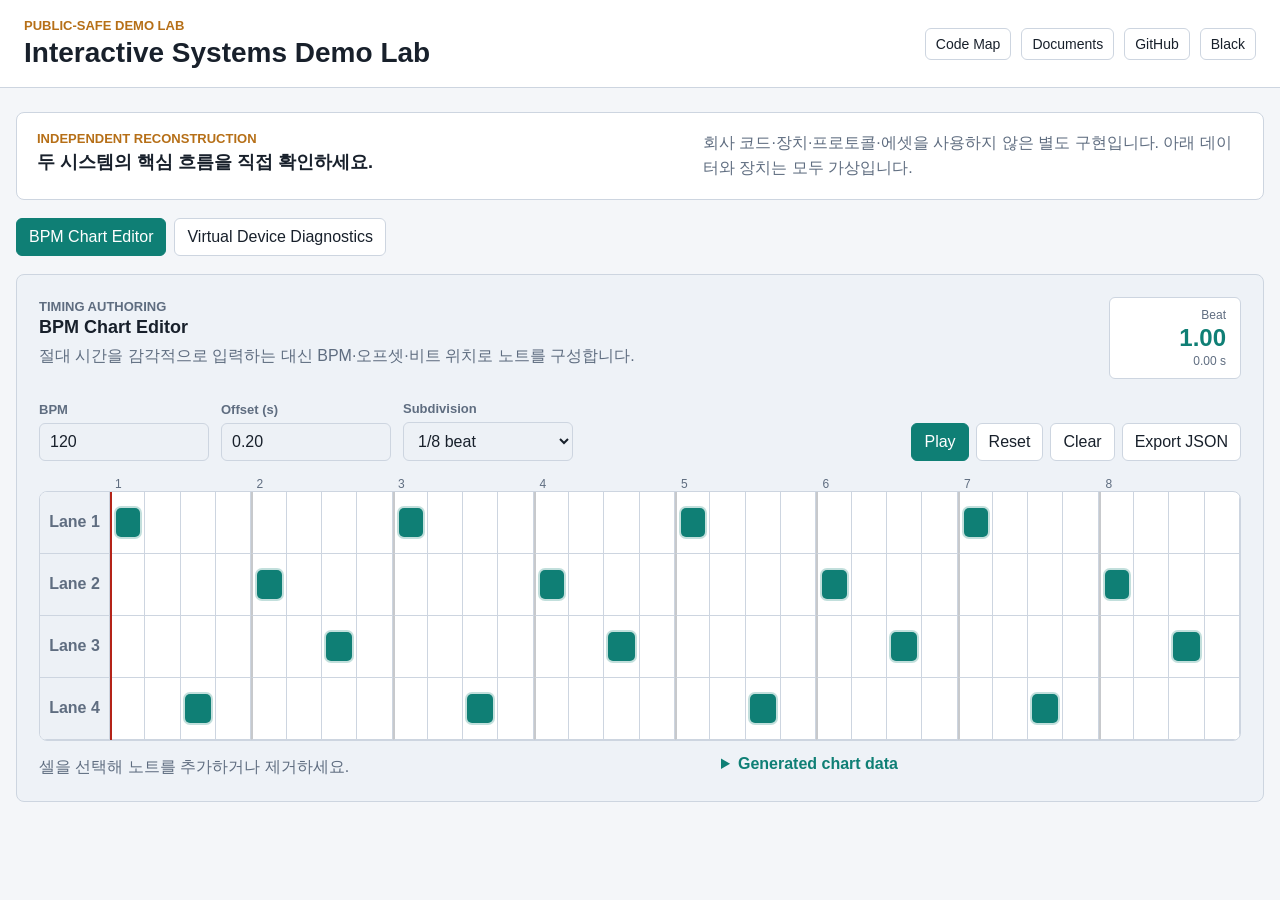
==== demos/index.html @ 14c284c6 "feat: add public rhythm and device demos" ====
<!doctype html>
<html lang="ko">
<head>
  <meta charset="utf-8" />
  <meta name="viewport" content="width=device-width, initial-scale=1" />
  <meta name="description" content="BPM 채보 제작과 가상 장치 입력 진단 공개 데모" />
  <title>Interactive Systems Demo Lab</title>
  <link rel="stylesheet" href="../style.css?v=20260802" />
  <link rel="stylesheet" href="demo.css?v=20260802" />
</head>
<body>
  <header class="topbar">
    <div><p class="eyebrow">Public-safe Demo Lab</p><h1>Interactive Systems Demo Lab</h1></div>
    <nav class="toplinks" aria-label="페이지 링크">
      <a href="../index.html">Code Map</a><a href="../docs/index.md">Documents</a>
      <a href="https://github.com/SJ97p/Interactive-Game-Systems-CodeMap" target="_blank" rel="noreferrer">GitHub</a>
      <button id="theme-toggle" type="button">Black</button>
    </nav>
  </header>
  <main class="demo-shell">
    <section class="demo-intro" aria-labelledby="demo-title">
      <div><p class="eyebrow">Independent reconstruction</p><h2 id="demo-title">두 시스템의 핵심 흐름을 직접 확인하세요.</h2></div>
      <p>회사 코드·장치·프로토콜·에셋을 사용하지 않은 별도 구현입니다. 아래 데이터와 장치는 모두 가상입니다.</p>
    </section>
    <nav class="demo-tabs" aria-label="데모 선택">
      <button class="demo-tab active" type="button" data-demo-target="rhythm-demo" aria-pressed="true">BPM Chart Editor</button>
      <button class="demo-tab" type="button" data-demo-target="ble-demo" aria-pressed="false">Virtual Device Diagnostics</button>
    </nav>
    <section id="rhythm-demo" class="demo-page" aria-labelledby="rhythm-title">
      <div class="demo-heading">
        <div><p class="eyebrow">Timing authoring</p><h2 id="rhythm-title">BPM Chart Editor</h2><p>절대 시간을 감각적으로 입력하는 대신 BPM·오프셋·비트 위치로 노트를 구성합니다.</p></div>
        <div class="demo-status" aria-live="polite"><span>Beat</span><strong id="beat-readout">1.00</strong><span id="time-readout">0.00 s</span></div>
      </div>
      <div class="rhythm-controls">
        <label><span>BPM</span><input id="bpm-input" type="number" min="40" max="240" value="120" /></label>
        <label><span>Offset (s)</span><input id="offset-input" type="number" min="0" max="5" step="0.05" value="0.20" /></label>
        <label><span>Subdivision</span><select id="subdivision-input"><option value="1">1/4 beat</option><option value="2" selected>1/8 beat</option><option value="4">1/16 beat</option></select></label>
        <div class="demo-actions"><button id="play-chart" class="primary-action" type="button">Play</button><button id="reset-chart" type="button">Reset</button><button id="clear-chart" type="button">Clear</button><button id="export-chart" type="button">Export JSON</button></div>
      </div>
      <div class="timeline-ruler" aria-hidden="true"><span>1</span><span>2</span><span>3</span><span>4</span><span>5</span><span>6</span><span>7</span><span>8</span></div>
      <div class="chart-stage"><div id="playhead" class="playhead" aria-hidden="true"></div><div id="chart-grid" class="chart-grid" role="grid" aria-label="4개 레인의 8비트 채보 그리드"></div></div>
      <div class="chart-footer"><p id="chart-message" aria-live="polite">셀을 선택해 노트를 추가하거나 제거하세요.</p><details><summary>Generated chart data</summary><pre id="chart-json"><code></code></pre></details></div>
    </section>
    <section id="ble-demo" class="demo-page" aria-labelledby="ble-title" hidden>
      <div class="demo-heading">
        <div><p class="eyebrow">Simulated hardware workflow</p><h2 id="ble-title">Virtual Device Diagnostics</h2><p>실제 BLE 통신 없이 검색·연결·준비·입력 피드백의 UI 흐름만 재현합니다.</p></div>
        <div class="connection-badge" id="connection-badge" data-state="idle" aria-live="polite"><span class="connection-dot"></span><strong id="connection-label">Idle</strong></div>
      </div>
      <div class="device-layout">
        <section class="device-panel" aria-labelledby="device-list-title">
          <div class="panel-title-row"><div><h3 id="device-list-title">Virtual devices</h3><p>실제 장치 식별자가 없는 임의 데이터입니다.</p></div><button id="scan-devices" class="primary-action" type="button">Scan</button></div>
          <div id="device-list" class="device-list" aria-live="polite"><p class="empty-state">Scan을 눌러 가상 장치를 찾으세요.</p></div>
          <div class="device-actions"><button id="disconnect-device" type="button" disabled>Disconnect</button><button id="simulate-input" type="button" disabled>Random input</button><label class="auto-input-control"><input id="auto-input" type="checkbox" disabled /><span>Auto input</span></label></div>
        </section>
        <section class="input-panel" aria-labelledby="input-test-title">
          <div class="panel-title-row"><div><h3 id="input-test-title">Input test</h3><p>Ready 상태에서 패드를 눌러 입력 수신을 시뮬레이션합니다.</p></div><span id="packet-count" class="packet-count">0 events</span></div>
          <div id="input-grid" class="input-grid" aria-label="가상 입력 채널"></div><p id="input-message" class="input-message" aria-live="polite">장치를 연결하면 진단 패드가 활성화됩니다.</p>
        </section>
      </div>
    </section>
  </main>
  <script src="demo.js?v=20260802"></script>
</body>
</html>
---- style.css ----
:root {
  --bg: #f4f6f9;
  --main: #eef2f7;
  --topbar: #ffffff;
  --panel: #ffffff;
  --panel-2: #edf1f6;
  --line: #cdd5e0;
  --text: #18202b;
  --muted: #5f6d80;
  --accent: #b66f17;
  --accent-2: #0f7f75;
  --danger: #b42318;
  --code: #f8fafc;
  --code-text: #1f2937;
  --line-no: #8090a5;
  --kw: #1d4ed8;
  --type: #9a5b00;
  --str: #167245;
  --com: #718096;
  --graph-bg: #fbf7ef;
}

body.dark-theme {
  --bg: #0f1217;
  --main: #10141a;
  --topbar: #12161d;
  --panel: #171b22;
  --panel-2: #1d232d;
  --line: #303846;
  --text: #e9edf5;
  --muted: #a9b4c4;
  --accent: #f3b34f;
  --accent-2: #64d2c2;
  --danger: #ff7b72;
  --code: #0b0e13;
  --code-text: #d6deeb;
  --line-no: #687386;
  --kw: #82aaff;
  --type: #ffcb6b;
  --str: #c3e88d;
  --com: #697098;
  --graph-bg: #f7f3eb;
}

* { box-sizing: border-box; }

body {
  margin: 0;
  background: var(--bg);
  color: var(--text);
  font-family: "Segoe UI", "Noto Sans KR", Arial, sans-serif;
  font-size: 16px;
}

a { color: var(--accent-2); text-decoration: none; }
a:hover { text-decoration: underline; }

.topbar {
  display: flex;
  align-items: center;
  justify-content: space-between;
  gap: 24px;
  padding: 18px 24px;
  border-bottom: 1px solid var(--line);
  background: var(--topbar);
}

.eyebrow {
  margin: 0 0 4px;
  color: var(--accent);
  font-size: 13px;
  font-weight: 700;
  text-transform: uppercase;
  letter-spacing: 0;
}

h1, h2, h3, p { margin-top: 0; }
h1 { margin-bottom: 0; font-size: 28px; }
h2 { margin-bottom: 6px; font-size: 18px; }
h3 { margin-bottom: 8px; font-size: 16px; color: var(--accent); }

.toplinks {
  display: flex;
  gap: 10px;
  flex-wrap: wrap;
}

.toplinks a, .toplinks button {
  padding: 7px 10px;
  border: 1px solid var(--line);
  border-radius: 6px;
  background: var(--panel);
  color: var(--text);
  font: inherit;
  font-size: 14px;
  cursor: pointer;
}

.layout {
  --code-panel-width: 460px;
  display: grid;
  grid-template-columns: 280px minmax(520px, 1fr) 8px var(--code-panel-width);
  min-height: calc(100vh - 75px);
}

.sidebar, .main-panel, .code-panel {
  min-width: 0;
  border-right: 1px solid var(--line);
}

.sidebar, .code-panel {
  background: var(--panel);
}

.code-resizer {
  position: relative;
  z-index: 4;
  cursor: col-resize;
  background: var(--panel);
  touch-action: none;
}

.code-resizer::after {
  content: "";
  position: absolute;
  top: 0;
  bottom: 0;
  left: 3px;
  width: 2px;
  background: var(--line);
  transition: background 120ms ease, width 120ms ease;
}

.code-resizer:hover::after,
.code-resizer:focus-visible::after,
.layout.is-resizing .code-resizer::after {
  width: 3px;
  background: var(--accent);
}

.layout.is-resizing { cursor: col-resize; user-select: none; }
.layout.benchmark-mode { grid-template-columns: 280px minmax(520px, 1fr); }
.layout.benchmark-mode .code-resizer,
.layout.benchmark-mode .code-panel { display: none; }

.sidebar {
  position: sticky;
  top: 0;
  height: 100vh;
  display: flex;
  flex-direction: column;
  overflow: hidden;
}

.panel-head {
  padding: 16px;
  border-bottom: 1px solid var(--line);
}

.panel-head p {
  margin: 0;
  color: var(--muted);
  font-size: 14px;
  line-height: 1.45;
}

.explorer-search {
  display: block;
  margin-top: 12px;
}

.explorer-search input {
  width: 100%;
  padding: 9px 10px;
  border: 1px solid var(--line);
  border-radius: 6px;
  outline: none;
  background: var(--panel-2);
  color: var(--text);
  font: inherit;
  font-size: 14px;
}

.explorer-search input:focus {
  border-color: var(--accent);
  box-shadow: 0 0 0 2px color-mix(in srgb, var(--accent) 18%, transparent);
}

.explorer-search input::placeholder { color: var(--muted); }

.sr-only {
  position: absolute;
  width: 1px;
  height: 1px;
  padding: 0;
  margin: -1px;
  overflow: hidden;
  clip: rect(0, 0, 0, 0);
  white-space: nowrap;
  border: 0;
}

.tree {
  flex: 1;
  min-height: 0;
  padding: 12px;
  overflow-y: auto;
  scrollbar-gutter: stable;
}

.tree-group { margin-bottom: 6px; }
.tree-title {
  width: 100%;
  display: flex;
  align-items: center;
  gap: 8px;
  padding: 9px 8px;
  border: 0;
  border-radius: 6px;
  background: transparent;
  color: var(--muted);
  font-family: inherit;
  font-size: 13px;
  font-weight: 800;
  text-transform: uppercase;
  letter-spacing: 0;
  text-align: left;
  cursor: pointer;
}

.tree-title:hover { background: var(--panel-2); color: var(--text); }
.tree-title::before { content: "▸"; width: 12px; color: var(--accent); }
.tree-title[aria-expanded="true"]::before { content: "▾"; }
.tree-group-items[hidden] { display: none; }
.tree-empty { padding: 16px 8px; color: var(--muted); font-size: 14px; line-height: 1.5; }

.tree-item {
  width: 100%;
  display: block;
  padding: 8px 10px;
  border: 1px solid transparent;
  border-radius: 6px;
  background: transparent;
  color: var(--text);
  font: inherit;
  font-size: 14px;
  text-align: left;
  cursor: pointer;
}

.tree-item.child {
  margin-left: 10px;
  width: calc(100% - 10px);
  color: var(--text);
}

.tree-item:hover { background: var(--panel-2); border-color: var(--line); }
.tree-item.active { background: #273140; border-color: var(--accent); color: #fff; }

.main-panel { overflow: auto; background: var(--main); }
.graph-head {
  display: flex;
  justify-content: space-between;
  gap: 18px;
  align-items: flex-start;
}

.graph-tools {
  display: flex;
  align-items: center;
  gap: 8px;
  flex: 0 0 auto;
}

.zoom-controls {
  display: flex;
  gap: 6px;
}

.zoom-controls[hidden] { display: none; }

.back-button {
  height: 30px;
  border: 1px solid var(--line);
  border-radius: 6px;
  background: var(--panel-2);
  color: var(--text);
  padding: 0 10px;
  cursor: pointer;
}

.back-button:disabled {
  opacity: 0.45;
  cursor: default;
}

.zoom-controls button, .code-actions button {
  min-width: 34px;
  height: 30px;
  border: 1px solid var(--line);
  border-radius: 6px;
  background: var(--panel-2);
  color: var(--text);
  cursor: pointer;
}

.zoom-controls button:hover, .code-actions button:hover { border-color: var(--accent); }

.graph-wrap {
  min-height: 480px;
  max-height: 620px;
  margin: 16px;
  padding: 18px;
  overflow: auto;
  border: 1px solid var(--line);
  border-radius: 8px;
  background: var(--graph-bg);
}

#graph {
  min-width: 760px;
}

#graph svg {
  display: block;
  margin: 0;
  max-width: none !important;
}

.graph-clickable, .graph-method-clickable { cursor: pointer; }
.graph-clickable text, .graph-method-clickable text { text-decoration: underline; }

.benchmark-report {
  padding: 16px;
}

.benchmark-hero {
  padding: 22px;
  border: 1px solid color-mix(in srgb, var(--accent) 48%, var(--line));
  border-radius: 10px;
  background: linear-gradient(135deg, color-mix(in srgb, var(--accent) 12%, var(--panel)), var(--panel));
}

.benchmark-kicker {
  margin: 0 0 6px;
  color: var(--accent);
  font-size: 12px;
  font-weight: 800;
  letter-spacing: .08em;
  text-transform: uppercase;
}

.benchmark-hero h2 { margin-bottom: 8px; font-size: 24px; }
.benchmark-hero > p:last-child { margin: 0; color: var(--muted); line-height: 1.65; }

.benchmark-kpis {
  display: grid;
  grid-template-columns: repeat(4, minmax(0, 1fr));
  gap: 10px;
  margin: 14px 0;
}

.benchmark-kpi,
.benchmark-section {
  border: 1px solid var(--line);
  border-radius: 9px;
  background: var(--panel);
}

.benchmark-kpi { padding: 15px; }
.benchmark-kpi strong { display: block; color: var(--accent-2); font-size: 25px; line-height: 1.1; }
.benchmark-kpi span { display: block; margin-top: 7px; color: var(--muted); font-size: 13px; line-height: 1.4; }
.benchmark-section { margin-top: 14px; padding: 18px; }
.benchmark-section h3 { margin-bottom: 5px; }
.benchmark-section-lead { margin: 0 0 16px; color: var(--muted); font-size: 14px; line-height: 1.55; }

.benchmark-device-grid {
  display: grid;
  grid-template-columns: repeat(2, minmax(0, 1fr));
  gap: 12px;
}

.benchmark-device {
  padding: 16px;
  border: 1px solid var(--line);
  border-radius: 8px;
  background: var(--main);
}

.benchmark-device-head { display: flex; align-items: flex-start; justify-content: space-between; gap: 12px; margin-bottom: 15px; }
.benchmark-device-head h4 { margin: 0 0 3px; font-size: 16px; }
.benchmark-device-head p { margin: 0; color: var(--muted); font-size: 12px; }
.benchmark-change { color: var(--accent-2); font-size: 18px; font-weight: 800; white-space: nowrap; }
.benchmark-bar-row { display: grid; grid-template-columns: 30px minmax(0, 1fr) 82px; gap: 9px; align-items: center; margin-top: 10px; font-size: 13px; }
.benchmark-bar-track { height: 15px; overflow: hidden; border-radius: 999px; background: color-mix(in srgb, var(--line) 62%, transparent); }
.benchmark-bar { height: 100%; width: var(--bar-width); min-width: 3px; border-radius: inherit; background: #7b8798; }
.benchmark-bar.v2 { background: var(--accent-2); }
.benchmark-bar-value { text-align: right; font-variant-numeric: tabular-nums; }

.benchmark-table-wrap { overflow-x: auto; }
.benchmark-table { width: 100%; border-collapse: collapse; font-size: 13px; }
.benchmark-table th, .benchmark-table td { padding: 10px 9px; border-bottom: 1px solid var(--line); text-align: right; white-space: nowrap; }
.benchmark-table th { color: var(--muted); font-weight: 700; background: var(--panel-2); }
.benchmark-table th:first-child, .benchmark-table td:first-child { text-align: left; }
.benchmark-table tr:last-child td { border-bottom: 0; }
.benchmark-positive { color: var(--accent-2); font-weight: 800; }

.benchmark-steps { display: grid; grid-template-columns: repeat(5, minmax(0, 1fr)); gap: 8px; }
.benchmark-step { position: relative; padding: 13px; border: 1px solid var(--line); border-radius: 8px; background: var(--main); }
.benchmark-step strong { display: block; margin-bottom: 5px; color: var(--accent); font-size: 13px; }
.benchmark-step span { color: var(--muted); font-size: 12px; line-height: 1.45; }
.benchmark-conditions { display: flex; flex-wrap: wrap; gap: 7px; margin-top: 14px; }
.benchmark-condition { padding: 6px 9px; border: 1px solid var(--line); border-radius: 999px; background: var(--panel-2); color: var(--muted); font-size: 12px; }
.benchmark-note { margin-top: 14px; padding: 13px 15px; border-left: 4px solid var(--accent); background: var(--main); color: var(--muted); font-size: 13px; line-height: 1.6; }
.benchmark-links { display: flex; gap: 10px; flex-wrap: wrap; margin-top: 14px; }
.benchmark-links a { padding: 8px 10px; border: 1px solid var(--line); border-radius: 6px; background: var(--panel-2); font-size: 13px; font-weight: 700; }

.detail-grid {
  display: grid;
  grid-template-columns: repeat(2, minmax(0, 1fr));
  gap: 12px;
  padding: 0 16px 16px;
}

.detail-card {
  min-height: 132px;
  padding: 14px;
  border: 1px solid var(--line);
  border-radius: 8px;
  background: var(--panel);
}

.detail-card p, .section-head p {
  margin-bottom: 0;
  color: var(--muted);
  font-size: 14px;
  line-height: 1.62;
}

.script-section, .evidence-section { padding: 4px 16px 18px; }
.section-head {
  display: flex;
  align-items: baseline;
  justify-content: space-between;
  gap: 16px;
  margin: 8px 0 12px;
}

.script-list {
  display: grid;
  grid-template-columns: repeat(2, minmax(0, 1fr));
  gap: 10px;
}

.script-card {
  padding: 12px;
  border: 1px solid var(--line);
  border-radius: 8px;
  background: var(--panel);
}

.script-card button {
  padding: 0;
  border: 0;
  background: transparent;
  color: var(--accent-2);
  font: inherit;
  font-weight: 700;
  cursor: pointer;
}

.script-card p {
  margin: 6px 0 0;
  color: var(--muted);
  font-size: 14px;
  line-height: 1.45;
}

.evidence-grid {
  display: grid;
  grid-template-columns: repeat(4, minmax(0, 1fr));
  gap: 10px;
}

.evidence-item {
  padding: 0;
  border: 1px solid var(--line);
  border-radius: 8px;
  overflow: hidden;
  background: var(--panel);
  color: var(--text);
  text-align: left;
  cursor: zoom-in;
}

.evidence-item img {
  display: block;
  width: 100%;
  aspect-ratio: 16 / 10;
  object-fit: cover;
  background: var(--code);
}

.evidence-item span {
  display: block;
  padding: 8px;
  color: var(--muted);
  font-size: 14px;
  line-height: 1.35;
}

.code-panel {
  border-right: 0;
  overflow: auto;
}

.code-actions {
  display: flex;
  gap: 6px;
  flex-wrap: wrap;
  padding: 10px 12px;
  border-bottom: 1px solid var(--line);
}

.code-actions button {
  width: auto;
  padding: 0 9px;
  font-size: 13px;
}

.code-preview {
  height: calc(100vh - 170px);
  margin: 0;
  padding: 12px 0;
  overflow: auto;
  background: var(--code);
  color: var(--code-text);
  font: 13px/1.6 Consolas, "Cascadia Mono", monospace;
}

.code-line {
  display: grid;
  grid-template-columns: 48px minmax(0, 1fr);
  gap: 12px;
  padding: 0 14px 0 0;
  min-height: 19px;
  white-space: pre;
}

.code-line.hit { background: rgba(243, 179, 79, 0.16); }
.line-no { color: var(--line-no); text-align: right; user-select: none; }
.kw { color: var(--kw); }
.type { color: var(--type); }
.str { color: var(--str); }
.com { color: var(--com); }

.media-modal {
  width: min(1100px, calc(100vw - 42px));
  border: 1px solid var(--line);
  border-radius: 8px;
  background: var(--code);
  color: var(--text);
}

.media-modal::backdrop { background: rgba(0, 0, 0, 0.78); }
.media-modal img { display: block; width: 100%; max-height: 78vh; object-fit: contain; }
.media-modal p { margin: 12px 0 0; color: var(--muted); }
.modal-close {
  float: right;
  margin-bottom: 10px;
  border: 1px solid var(--line);
  border-radius: 6px;
  background: var(--panel-2);
  color: var(--text);
  padding: 7px 10px;
  cursor: pointer;
}

@media (max-width: 1280px) {
  .layout { grid-template-columns: 250px minmax(520px, 1fr); }
  .layout.benchmark-mode { grid-template-columns: 250px minmax(520px, 1fr); }
  .code-resizer { display: none; }
  .code-panel { grid-column: 1 / -1; border-top: 1px solid var(--line); }
  .code-preview { height: 440px; }
}

@media (max-width: 860px) {
  .topbar { align-items: flex-start; flex-direction: column; }
  .layout { display: block; }
  .sidebar, .main-panel, .code-panel { border-right: 0; border-bottom: 1px solid var(--line); }
  .sidebar { position: static; height: auto; max-height: none; }
  .tree { max-height: 420px; }
  .detail-grid, .script-list, .evidence-grid { grid-template-columns: 1fr; }
  .benchmark-kpis, .benchmark-device-grid, .benchmark-steps { grid-template-columns: 1fr; }
  .graph-wrap { min-height: 360px; margin: 12px; }
}
---- demos/demo.css ----
.demo-shell{width:min(1480px,calc(100% - 32px));margin:0 auto;padding:24px 0 48px}.demo-intro,.demo-heading,.panel-title-row,.chart-footer,.device-actions{display:flex;align-items:flex-start;justify-content:space-between;gap:18px}.demo-intro,.demo-page,.device-panel,.input-panel{border:1px solid var(--line);border-radius:8px;background:var(--panel)}.demo-intro{padding:18px 20px}.demo-intro h2,.demo-heading h2,.panel-title-row h3{margin-bottom:6px}.demo-intro>p,.demo-heading p,.panel-title-row p,.chart-footer p{margin:0;color:var(--muted);line-height:1.55}.demo-intro>p{max-width:540px}.demo-tabs{display:flex;gap:8px;margin:18px 0}.demo-tab,.rhythm-controls button,.rhythm-controls input,.rhythm-controls select,.device-panel button,.input-pad{border:1px solid var(--line);border-radius:6px;background:var(--panel);color:var(--text);font:inherit}.demo-tab,.rhythm-controls button,.device-panel button{padding:9px 12px;cursor:pointer}.demo-tab.active,.primary-action{border-color:var(--accent-2)!important;background:var(--accent-2)!important;color:#fff!important}.demo-page{padding:22px;background:var(--main)}.demo-page[hidden]{display:none}.demo-status{min-width:132px;padding:10px 14px;border:1px solid var(--line);border-radius:6px;background:var(--panel);text-align:right}.demo-status span,.demo-status strong{display:block}.demo-status span{color:var(--muted);font-size:12px}.demo-status strong{margin:2px 0;color:var(--accent-2);font-size:24px}.rhythm-controls{display:grid;grid-template-columns:repeat(3,minmax(120px,170px)) minmax(340px,1fr);gap:12px;align-items:end;margin:22px 0 16px}.rhythm-controls label>span{display:block;margin-bottom:6px;color:var(--muted);font-size:13px;font-weight:700}.rhythm-controls input,.rhythm-controls select{width:100%;padding:9px 10px;background:var(--panel-2)}.demo-actions{display:flex;justify-content:flex-end;gap:7px;flex-wrap:wrap}.timeline-ruler{display:grid;grid-template-columns:repeat(8,1fr);margin-left:70px;color:var(--muted);font-size:12px}.timeline-ruler span{padding-left:6px}.chart-stage{position:relative;overflow:hidden;border:1px solid var(--line);border-radius:8px;background:var(--panel)}.chart-grid{display:grid;grid-template-columns:70px repeat(32,minmax(22px,1fr))}.lane-label,.chart-cell{min-height:62px;border-right:1px solid var(--line);border-bottom:1px solid var(--line)}.lane-label{display:grid;place-items:center;background:var(--panel-2);color:var(--muted);font-weight:700}.chart-cell{position:relative;padding:0;border-top:0;border-left:0;border-radius:0;background:transparent;cursor:pointer}.chart-cell.major{border-left:2px solid color-mix(in srgb,var(--text) 24%,transparent)}.chart-cell.active:after{content:"";position:absolute;inset:16px 4px;border-radius:5px;background:var(--accent-2);box-shadow:0 0 0 2px color-mix(in srgb,var(--accent-2) 25%,transparent)}.chart-cell.playing:after{background:var(--accent)}.playhead{position:absolute;z-index:3;top:0;bottom:0;left:70px;width:2px;pointer-events:none;background:var(--danger)}.chart-footer{margin-top:14px}.chart-footer details{width:min(520px,100%)}.chart-footer summary{cursor:pointer;color:var(--accent-2);font-weight:700}.chart-footer pre{max-height:240px;overflow:auto;margin:8px 0 0;padding:12px;border:1px solid var(--line);border-radius:6px;background:var(--code);color:var(--code-text)}.connection-badge{display:inline-flex;align-items:center;gap:8px;min-width:122px;padding:10px 14px;border:1px solid var(--line);border-radius:999px;background:var(--panel)}.connection-dot{width:11px;height:11px;border-radius:50%;background:var(--muted)}.connection-badge[data-state=scanning] .connection-dot,.connection-badge[data-state=connecting] .connection-dot{background:var(--accent)}.connection-badge[data-state=ready] .connection-dot{background:var(--accent-2);box-shadow:0 0 0 4px color-mix(in srgb,var(--accent-2) 18%,transparent)}.device-layout{display:grid;grid-template-columns:minmax(320px,.8fr) minmax(520px,1.4fr);gap:16px;margin-top:22px}.device-panel,.input-panel{padding:18px}.device-list{min-height:242px;margin:16px 0}.empty-state{display:grid;min-height:220px;place-items:center;margin:0;border:1px dashed var(--line);border-radius:7px;color:var(--muted);text-align:center}.device-item{display:grid;grid-template-columns:1fr auto;gap:12px;align-items:center;padding:13px 0;border-bottom:1px solid var(--line)}.device-item:last-child{border-bottom:0}.device-item strong,.device-item span{display:block}.device-item span{margin-top:3px;color:var(--muted);font-size:12px}.device-actions{align-items:center;justify-content:flex-start;flex-wrap:wrap}.device-actions button:disabled{cursor:not-allowed;opacity:.5}.auto-input-control{display:inline-flex;align-items:center;gap:7px;color:var(--muted)}.packet-count{color:var(--accent-2);font-variant-numeric:tabular-nums;font-weight:700}.input-grid{display:grid;grid-template-columns:repeat(4,minmax(94px,1fr));gap:14px;margin:28px 0 20px}.input-pad{min-height:112px;cursor:pointer;background:var(--panel-2);color:var(--muted);font-size:18px;font-weight:800;transition:background 120ms,color 120ms,transform 120ms}.input-pad:disabled{cursor:not-allowed;opacity:.45}.input-pad.ready{border-color:var(--accent-2);background:color-mix(in srgb,var(--accent-2) 18%,var(--panel));color:var(--text)}.input-pad.hit{border-color:var(--danger);background:color-mix(in srgb,var(--danger) 72%,var(--panel));color:#fff;transform:scale(.97)}.input-message{margin:0;color:var(--muted);text-align:center}@media(max-width:980px){.rhythm-controls{grid-template-columns:repeat(3,1fr)}.demo-actions{grid-column:1/-1;justify-content:flex-start}.device-layout{grid-template-columns:1fr}}@media(max-width:720px){.demo-shell{width:min(100% - 20px,1480px);padding-top:12px}.demo-intro,.demo-heading,.chart-footer{flex-direction:column}.demo-tabs,.demo-tab{width:100%}.demo-tabs{flex-direction:column}.demo-page{padding:14px}.rhythm-controls{grid-template-columns:1fr}.demo-actions{grid-column:auto}.chart-stage{overflow-x:auto}.chart-grid,.timeline-ruler{min-width:900px}.input-grid{grid-template-columns:repeat(2,minmax(94px,1fr))}}
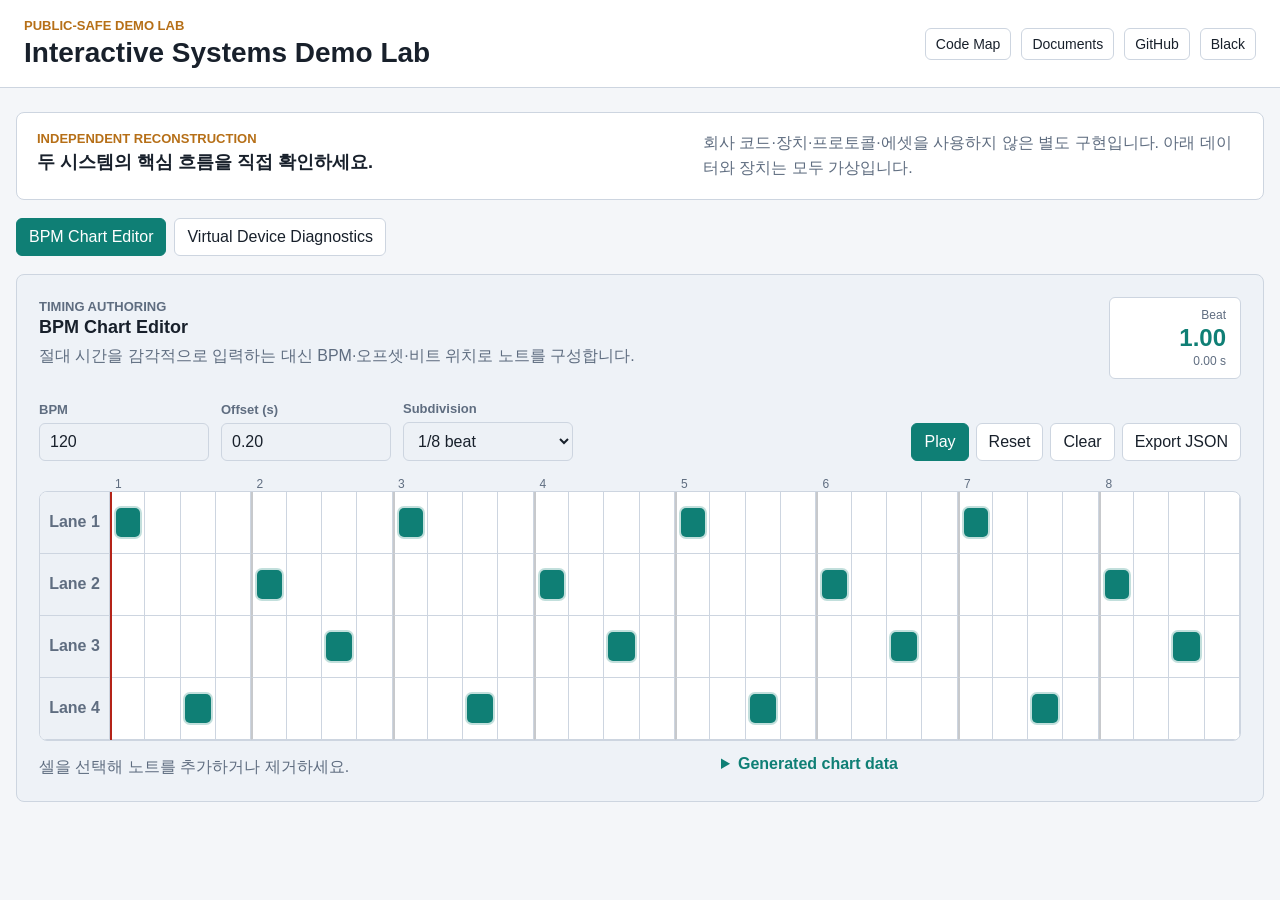
==== commit 51d36ef3: "align virtual device demo with six-pad layout" ====
--- a/demos/index.html
+++ b/demos/index.html
@@ -6,7 +6,7 @@
   <meta name="description" content="BPM 채보 제작과 가상 장치 입력 진단 공개 데모" />
   <title>Interactive Systems Demo Lab</title>
   <link rel="stylesheet" href="../style.css?v=20260802" />
-  <link rel="stylesheet" href="demo.css?v=20260802" />
+  <link rel="stylesheet" href="demo.css?v=20260803-device-layout" />
 </head>
 <body>
   <header class="topbar">
@@ -53,12 +53,12 @@
           <div class="device-actions"><button id="disconnect-device" type="button" disabled>Disconnect</button><button id="simulate-input" type="button" disabled>Random input</button><label class="auto-input-control"><input id="auto-input" type="checkbox" disabled /><span>Auto input</span></label></div>
         </section>
         <section class="input-panel" aria-labelledby="input-test-title">
-          <div class="panel-title-row"><div><h3 id="input-test-title">Input test</h3><p>Ready 상태에서 패드를 눌러 입력 수신을 시뮬레이션합니다.</p></div><span id="packet-count" class="packet-count">0 events</span></div>
+          <div class="panel-title-row"><div><h3 id="input-test-title">Input test</h3><p>실제 장치와 같은 2열 × 3단 배치에서 입력 수신을 시뮬레이션합니다.</p></div><span id="packet-count" class="packet-count">0 events</span></div>
           <div id="input-grid" class="input-grid" aria-label="가상 입력 채널"></div><p id="input-message" class="input-message" aria-live="polite">장치를 연결하면 진단 패드가 활성화됩니다.</p>
         </section>
       </div>
     </section>
   </main>
-  <script src="demo.js?v=20260802"></script>
+  <script src="demo.js?v=20260803-device-layout"></script>
 </body>
 </html>
--- a/style.css
+++ b/style.css
@@ -222,13 +222,13 @@
   font-family: inherit;
   font-size: 13px;
   font-weight: 800;
-  text-transform: uppercase;
   letter-spacing: 0;
   text-align: left;
   cursor: pointer;
 }
 
 .tree-title:hover { background: var(--panel-2); color: var(--text); }
+.tree-title.active { background: var(--panel-2); color: var(--text); }
 .tree-title::before { content: "▸"; width: 12px; color: var(--accent); }
 .tree-title[aria-expanded="true"]::before { content: "▾"; }
 .tree-group-items[hidden] { display: none; }
@@ -307,6 +307,8 @@
 .zoom-controls button:hover, .code-actions button:hover { border-color: var(--accent); }
 
 .graph-wrap {
+  display: grid;
+  place-items: center;
   min-height: 480px;
   max-height: 620px;
   margin: 16px;
@@ -318,12 +320,14 @@
 }
 
 #graph {
-  min-width: 760px;
+  min-width: 620px;
+  width: fit-content;
+  margin: 0 auto;
 }
 
 #graph svg {
   display: block;
-  margin: 0;
+  margin: 0 auto;
   max-width: none !important;
 }
 
--- a/demos/demo.css
+++ b/demos/demo.css
@@ -1 +1,4 @@
 .demo-shell{width:min(1480px,calc(100% - 32px));margin:0 auto;padding:24px 0 48px}.demo-intro,.demo-heading,.panel-title-row,.chart-footer,.device-actions{display:flex;align-items:flex-start;justify-content:space-between;gap:18px}.demo-intro,.demo-page,.device-panel,.input-panel{border:1px solid var(--line);border-radius:8px;background:var(--panel)}.demo-intro{padding:18px 20px}.demo-intro h2,.demo-heading h2,.panel-title-row h3{margin-bottom:6px}.demo-intro>p,.demo-heading p,.panel-title-row p,.chart-footer p{margin:0;color:var(--muted);line-height:1.55}.demo-intro>p{max-width:540px}.demo-tabs{display:flex;gap:8px;margin:18px 0}.demo-tab,.rhythm-controls button,.rhythm-controls input,.rhythm-controls select,.device-panel button,.input-pad{border:1px solid var(--line);border-radius:6px;background:var(--panel);color:var(--text);font:inherit}.demo-tab,.rhythm-controls button,.device-panel button{padding:9px 12px;cursor:pointer}.demo-tab.active,.primary-action{border-color:var(--accent-2)!important;background:var(--accent-2)!important;color:#fff!important}.demo-page{padding:22px;background:var(--main)}.demo-page[hidden]{display:none}.demo-status{min-width:132px;padding:10px 14px;border:1px solid var(--line);border-radius:6px;background:var(--panel);text-align:right}.demo-status span,.demo-status strong{display:block}.demo-status span{color:var(--muted);font-size:12px}.demo-status strong{margin:2px 0;color:var(--accent-2);font-size:24px}.rhythm-controls{display:grid;grid-template-columns:repeat(3,minmax(120px,170px)) minmax(340px,1fr);gap:12px;align-items:end;margin:22px 0 16px}.rhythm-controls label>span{display:block;margin-bottom:6px;color:var(--muted);font-size:13px;font-weight:700}.rhythm-controls input,.rhythm-controls select{width:100%;padding:9px 10px;background:var(--panel-2)}.demo-actions{display:flex;justify-content:flex-end;gap:7px;flex-wrap:wrap}.timeline-ruler{display:grid;grid-template-columns:repeat(8,1fr);margin-left:70px;color:var(--muted);font-size:12px}.timeline-ruler span{padding-left:6px}.chart-stage{position:relative;overflow:hidden;border:1px solid var(--line);border-radius:8px;background:var(--panel)}.chart-grid{display:grid;grid-template-columns:70px repeat(32,minmax(22px,1fr))}.lane-label,.chart-cell{min-height:62px;border-right:1px solid var(--line);border-bottom:1px solid var(--line)}.lane-label{display:grid;place-items:center;background:var(--panel-2);color:var(--muted);font-weight:700}.chart-cell{position:relative;padding:0;border-top:0;border-left:0;border-radius:0;background:transparent;cursor:pointer}.chart-cell.major{border-left:2px solid color-mix(in srgb,var(--text) 24%,transparent)}.chart-cell.active:after{content:"";position:absolute;inset:16px 4px;border-radius:5px;background:var(--accent-2);box-shadow:0 0 0 2px color-mix(in srgb,var(--accent-2) 25%,transparent)}.chart-cell.playing:after{background:var(--accent)}.playhead{position:absolute;z-index:3;top:0;bottom:0;left:70px;width:2px;pointer-events:none;background:var(--danger)}.chart-footer{margin-top:14px}.chart-footer details{width:min(520px,100%)}.chart-footer summary{cursor:pointer;color:var(--accent-2);font-weight:700}.chart-footer pre{max-height:240px;overflow:auto;margin:8px 0 0;padding:12px;border:1px solid var(--line);border-radius:6px;background:var(--code);color:var(--code-text)}.connection-badge{display:inline-flex;align-items:center;gap:8px;min-width:122px;padding:10px 14px;border:1px solid var(--line);border-radius:999px;background:var(--panel)}.connection-dot{width:11px;height:11px;border-radius:50%;background:var(--muted)}.connection-badge[data-state=scanning] .connection-dot,.connection-badge[data-state=connecting] .connection-dot{background:var(--accent)}.connection-badge[data-state=ready] .connection-dot{background:var(--accent-2);box-shadow:0 0 0 4px color-mix(in srgb,var(--accent-2) 18%,transparent)}.device-layout{display:grid;grid-template-columns:minmax(320px,.8fr) minmax(520px,1.4fr);gap:16px;margin-top:22px}.device-panel,.input-panel{padding:18px}.device-list{min-height:242px;margin:16px 0}.empty-state{display:grid;min-height:220px;place-items:center;margin:0;border:1px dashed var(--line);border-radius:7px;color:var(--muted);text-align:center}.device-item{display:grid;grid-template-columns:1fr auto;gap:12px;align-items:center;padding:13px 0;border-bottom:1px solid var(--line)}.device-item:last-child{border-bottom:0}.device-item strong,.device-item span{display:block}.device-item span{margin-top:3px;color:var(--muted);font-size:12px}.device-actions{align-items:center;justify-content:flex-start;flex-wrap:wrap}.device-actions button:disabled{cursor:not-allowed;opacity:.5}.auto-input-control{display:inline-flex;align-items:center;gap:7px;color:var(--muted)}.packet-count{color:var(--accent-2);font-variant-numeric:tabular-nums;font-weight:700}.input-grid{display:grid;grid-template-columns:repeat(4,minmax(94px,1fr));gap:14px;margin:28px 0 20px}.input-pad{min-height:112px;cursor:pointer;background:var(--panel-2);color:var(--muted);font-size:18px;font-weight:800;transition:background 120ms,color 120ms,transform 120ms}.input-pad:disabled{cursor:not-allowed;opacity:.45}.input-pad.ready{border-color:var(--accent-2);background:color-mix(in srgb,var(--accent-2) 18%,var(--panel));color:var(--text)}.input-pad.hit{border-color:var(--danger);background:color-mix(in srgb,var(--danger) 72%,var(--panel));color:#fff;transform:scale(.97)}.input-message{margin:0;color:var(--muted);text-align:center}@media(max-width:980px){.rhythm-controls{grid-template-columns:repeat(3,1fr)}.demo-actions{grid-column:1/-1;justify-content:flex-start}.device-layout{grid-template-columns:1fr}}@media(max-width:720px){.demo-shell{width:min(100% - 20px,1480px);padding-top:12px}.demo-intro,.demo-heading,.chart-footer{flex-direction:column}.demo-tabs,.demo-tab{width:100%}.demo-tabs{flex-direction:column}.demo-page{padding:14px}.rhythm-controls{grid-template-columns:1fr}.demo-actions{grid-column:auto}.chart-stage{overflow-x:auto}.chart-grid,.timeline-ruler{min-width:900px}.input-grid{grid-template-columns:repeat(2,minmax(94px,1fr))}}
+
+.input-grid{grid-template-columns:repeat(2,minmax(120px,220px));justify-content:center;max-width:520px;margin:28px auto 20px}
+.input-pad{min-height:96px}
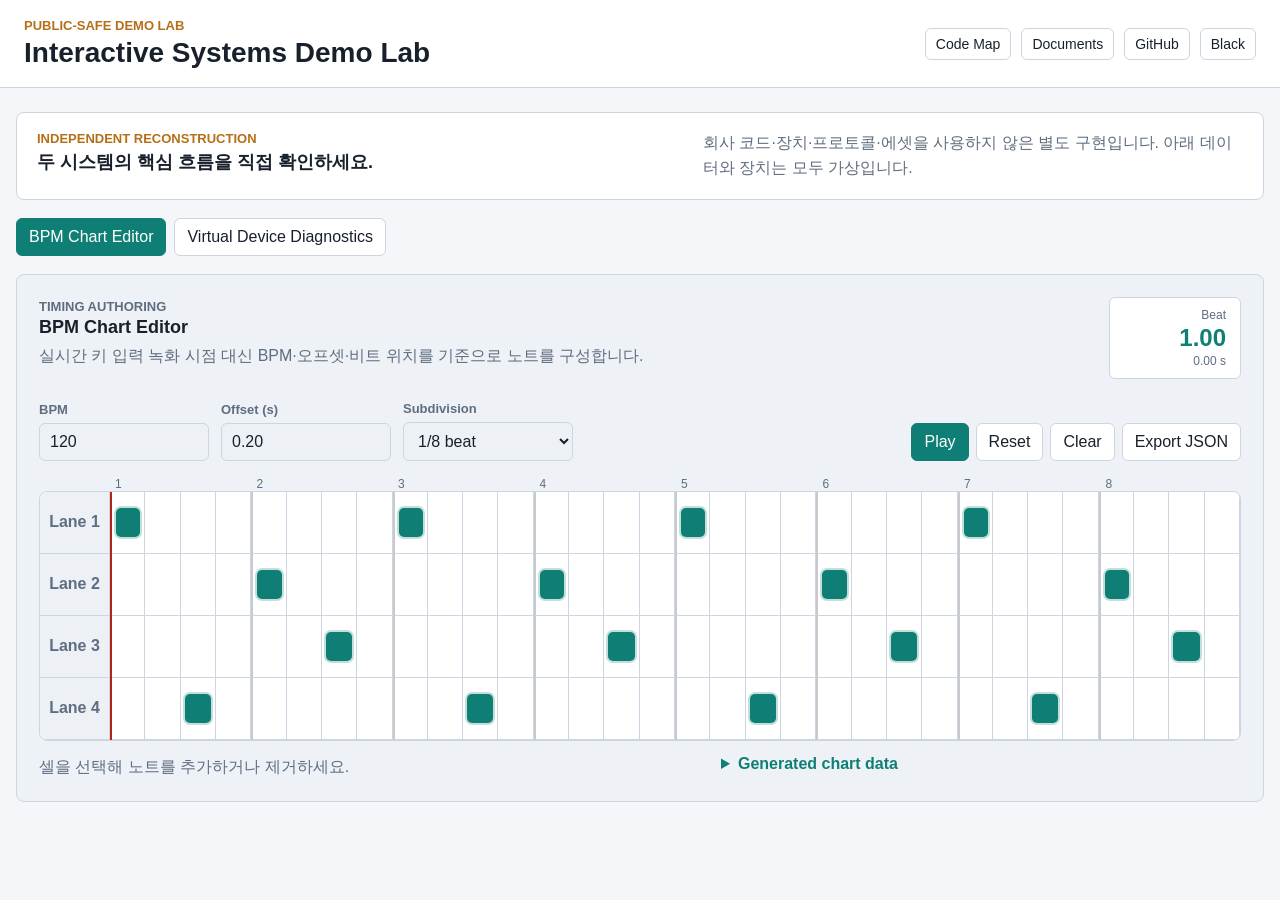
==== commit 5f280aaa: "docs: clarify rhythm chart recording workflow" ====
--- a/demos/index.html
+++ b/demos/index.html
@@ -28,7 +28,7 @@
     </nav>
     <section id="rhythm-demo" class="demo-page" aria-labelledby="rhythm-title">
       <div class="demo-heading">
-        <div><p class="eyebrow">Timing authoring</p><h2 id="rhythm-title">BPM Chart Editor</h2><p>절대 시간을 감각적으로 입력하는 대신 BPM·오프셋·비트 위치로 노트를 구성합니다.</p></div>
+        <div><p class="eyebrow">Timing authoring</p><h2 id="rhythm-title">BPM Chart Editor</h2><p>실시간 키 입력 녹화 시점 대신 BPM·오프셋·비트 위치를 기준으로 노트를 구성합니다.</p></div>
         <div class="demo-status" aria-live="polite"><span>Beat</span><strong id="beat-readout">1.00</strong><span id="time-readout">0.00 s</span></div>
       </div>
       <div class="rhythm-controls">
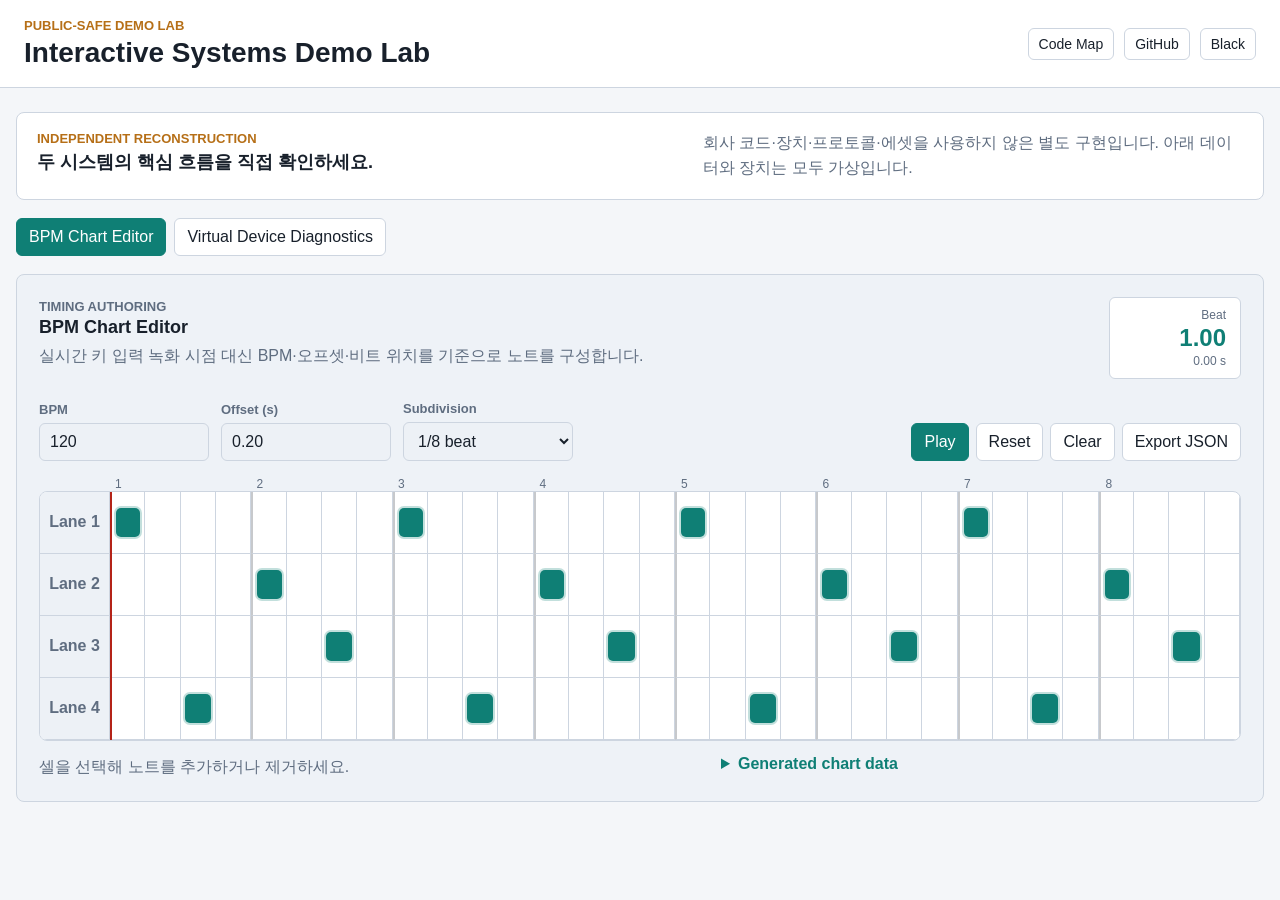
==== commit d87b2afe: "fix: keep case links inside CodeMap" ====
--- a/demos/index.html
+++ b/demos/index.html
@@ -12,7 +12,7 @@
   <header class="topbar">
     <div><p class="eyebrow">Public-safe Demo Lab</p><h1>Interactive Systems Demo Lab</h1></div>
     <nav class="toplinks" aria-label="페이지 링크">
-      <a href="../index.html">Code Map</a><a href="../docs/index.md">Documents</a>
+      <a href="../index.html">Code Map</a>
       <a href="https://github.com/SJ97p/Interactive-Game-Systems-CodeMap" target="_blank" rel="noreferrer">GitHub</a>
       <button id="theme-toggle" type="button">Black</button>
     </nav>
--- a/style.css
+++ b/style.css
@@ -96,6 +96,198 @@
   cursor: pointer;
 }
 
+.app-nav-button.is-active {
+  border-color: var(--accent);
+  background: color-mix(in srgb, var(--accent) 12%, var(--panel));
+  color: var(--accent);
+  font-weight: 750;
+}
+
+.case-hub {
+  width: min(1180px, calc(100% - 48px));
+  margin: 0 auto;
+  padding: 58px 0 72px;
+}
+
+.case-hero { max-width: 820px; }
+.case-hero h2 {
+  margin-bottom: 15px;
+  font-size: clamp(30px, 3.2vw, 44px);
+  line-height: 1.18;
+  letter-spacing: -0.04em;
+}
+.case-hero > p:last-child {
+  margin: 0;
+  color: var(--muted);
+  font-size: 17px;
+  line-height: 1.75;
+}
+
+.case-cards {
+  display: grid;
+  grid-template-columns: repeat(3, minmax(0, 1fr));
+  gap: 16px;
+  margin-top: 34px;
+}
+
+.case-card {
+  display: flex;
+  min-height: 260px;
+  flex-direction: column;
+  padding: 25px;
+  border: 1px solid var(--line);
+  border-radius: 12px;
+  background: var(--panel);
+  box-shadow: 0 8px 24px rgba(27, 39, 56, 0.04);
+  color: var(--text);
+  text-align: left;
+  font: inherit;
+  cursor: pointer;
+  transition: transform 150ms ease, border-color 150ms ease, box-shadow 150ms ease;
+}
+.case-card:hover {
+  transform: translateY(-2px);
+  border-color: var(--accent);
+  box-shadow: 0 13px 30px rgba(27, 39, 56, 0.09);
+}
+.case-number {
+  display: block;
+  margin: 0 0 9px;
+  color: var(--accent);
+  font-size: 12px;
+  font-weight: 800;
+  letter-spacing: .08em;
+}
+.case-card h3 {
+  margin: 0 0 12px;
+  color: var(--text);
+  font-size: 21px;
+  line-height: 1.3;
+}
+.case-card p {
+  margin: 0;
+  color: var(--muted);
+  font-size: 15px;
+  line-height: 1.62;
+}
+.case-card-link {
+  display: block;
+  margin-top: auto;
+  padding-top: 20px;
+  color: var(--accent-2);
+  font-size: 14px;
+  font-weight: 750;
+}
+.case-hub-note {
+  margin: 22px 0 0;
+  color: var(--muted);
+  font-size: 14px;
+  line-height: 1.6;
+}
+
+.case-detail { padding: 24px 16px 0; }
+.case-detail-head {
+  padding: 24px;
+  border: 1px solid var(--line);
+  border-radius: 10px 10px 0 0;
+  background: var(--panel);
+}
+.case-back {
+  margin: 0 0 20px;
+  padding: 0;
+  border: 0;
+  background: transparent;
+  color: var(--accent-2);
+  font: inherit;
+  font-size: 14px;
+  font-weight: 750;
+  cursor: pointer;
+}
+.case-detail-head h2 {
+  margin-bottom: 8px;
+  font-size: 28px;
+  letter-spacing: -0.025em;
+}
+.case-detail-head > p:last-child { margin: 0; color: var(--muted); line-height: 1.6; }
+.case-story-grid {
+  display: grid;
+  grid-template-columns: repeat(2, minmax(0, 1fr));
+  gap: 1px;
+  border: 1px solid var(--line);
+  border-top: 0;
+  background: var(--line);
+}
+.case-story-grid article { min-height: 168px; padding: 20px 22px; background: var(--panel); }
+.case-story-grid h3, .case-structure h3, .case-feedback h3 { margin-bottom: 9px; color: var(--accent); font-size: 14px; }
+.case-story-grid p, .case-feedback p { margin: 0; color: var(--muted); font-size: 14px; line-height: 1.68; }
+.case-decision { background: color-mix(in srgb, var(--accent) 7%, var(--panel)) !important; }
+.case-result { background: color-mix(in srgb, var(--accent-2) 6%, var(--panel)) !important; }
+.case-structure, .case-feedback {
+  padding: 20px 22px;
+  border: 1px solid var(--line);
+  border-top: 0;
+  background: var(--panel);
+}
+.case-implementation { padding: 20px 22px; border: 1px solid var(--line); border-top: 0; background: var(--panel); }
+.case-implementation h3 { margin-bottom: 9px; color: var(--accent); font-size: 14px; }
+.case-implementation p { margin: 0; color: var(--muted); font-size: 14px; line-height: 1.68; }
+.case-structure ol { display: flex; gap: 8px; flex-wrap: wrap; margin: 0; padding: 0; list-style: none; }
+.case-structure li {
+  display: flex;
+  align-items: center;
+  gap: 7px;
+  padding: 8px 10px;
+  border: 1px solid var(--line);
+  border-radius: 6px;
+  background: var(--panel-2);
+  color: var(--text);
+  font-size: 13px;
+  font-weight: 700;
+}
+.case-structure li span { color: var(--accent); font-size: 11px; }
+.case-feedback { border-radius: 0 0 10px 10px; }
+.case-result-panel { border-radius: 0; }
+.case-actions { display: flex; gap: 10px; flex-wrap: wrap; padding-top: 14px; }
+.case-cta {
+  display: inline-flex;
+  align-items: center;
+  gap: 8px;
+  padding: 10px 12px;
+  border: 1px solid var(--accent-2);
+  border-radius: 7px;
+  background: var(--accent-2);
+  color: #fff;
+  font-size: 14px;
+  font-weight: 750;
+  cursor: pointer;
+  font-family: inherit;
+}
+.case-cta:hover { color: #fff; text-decoration: none; filter: brightness(.96); }
+.case-cta.secondary { border-color: var(--line); background: var(--panel); color: var(--accent-2); }
+
+.graph-fallback {
+  min-width: 0 !important;
+  padding: 26px;
+  border: 1px dashed color-mix(in srgb, var(--accent) 55%, var(--line));
+  border-radius: 8px;
+  background: var(--panel);
+}
+.graph-fallback-label { margin: 0 0 8px; color: var(--accent); font-size: 11px; font-weight: 800; letter-spacing: .08em; }
+.graph-fallback h3 { margin: 0; color: var(--text); font-size: 20px; }
+.graph-fallback > p:not(.graph-fallback-label) { margin: 10px 0 0; color: var(--muted); line-height: 1.65; }
+.graph-fallback-links { display: flex; gap: 8px; flex-wrap: wrap; margin-top: 18px; }
+.graph-fallback-links button {
+  padding: 7px 10px;
+  border: 1px solid var(--line);
+  border-radius: 6px;
+  background: var(--panel-2);
+  color: var(--accent-2);
+  font: inherit;
+  font-size: 13px;
+  font-weight: 750;
+  cursor: pointer;
+}
+
 .layout {
   --code-panel-width: 460px;
   display: grid;
@@ -583,6 +775,7 @@
 @media (max-width: 1280px) {
   .layout { grid-template-columns: 250px minmax(520px, 1fr); }
   .layout.benchmark-mode { grid-template-columns: 250px minmax(520px, 1fr); }
+  .case-cards { grid-template-columns: 1fr; }
   .code-resizer { display: none; }
   .code-panel { grid-column: 1 / -1; border-top: 1px solid var(--line); }
   .code-preview { height: 440px; }
@@ -590,6 +783,11 @@
 
 @media (max-width: 860px) {
   .topbar { align-items: flex-start; flex-direction: column; }
+  .case-hub { width: min(100% - 28px, 1180px); padding: 34px 0 42px; }
+  .case-hero h2 { font-size: 30px; }
+  .case-story-grid { grid-template-columns: 1fr; }
+  .case-detail { padding: 12px; }
+  .layout.case-mode .sidebar { display: none; }
   .layout { display: block; }
   .sidebar, .main-panel, .code-panel { border-right: 0; border-bottom: 1px solid var(--line); }
   .sidebar { position: static; height: auto; max-height: none; }
